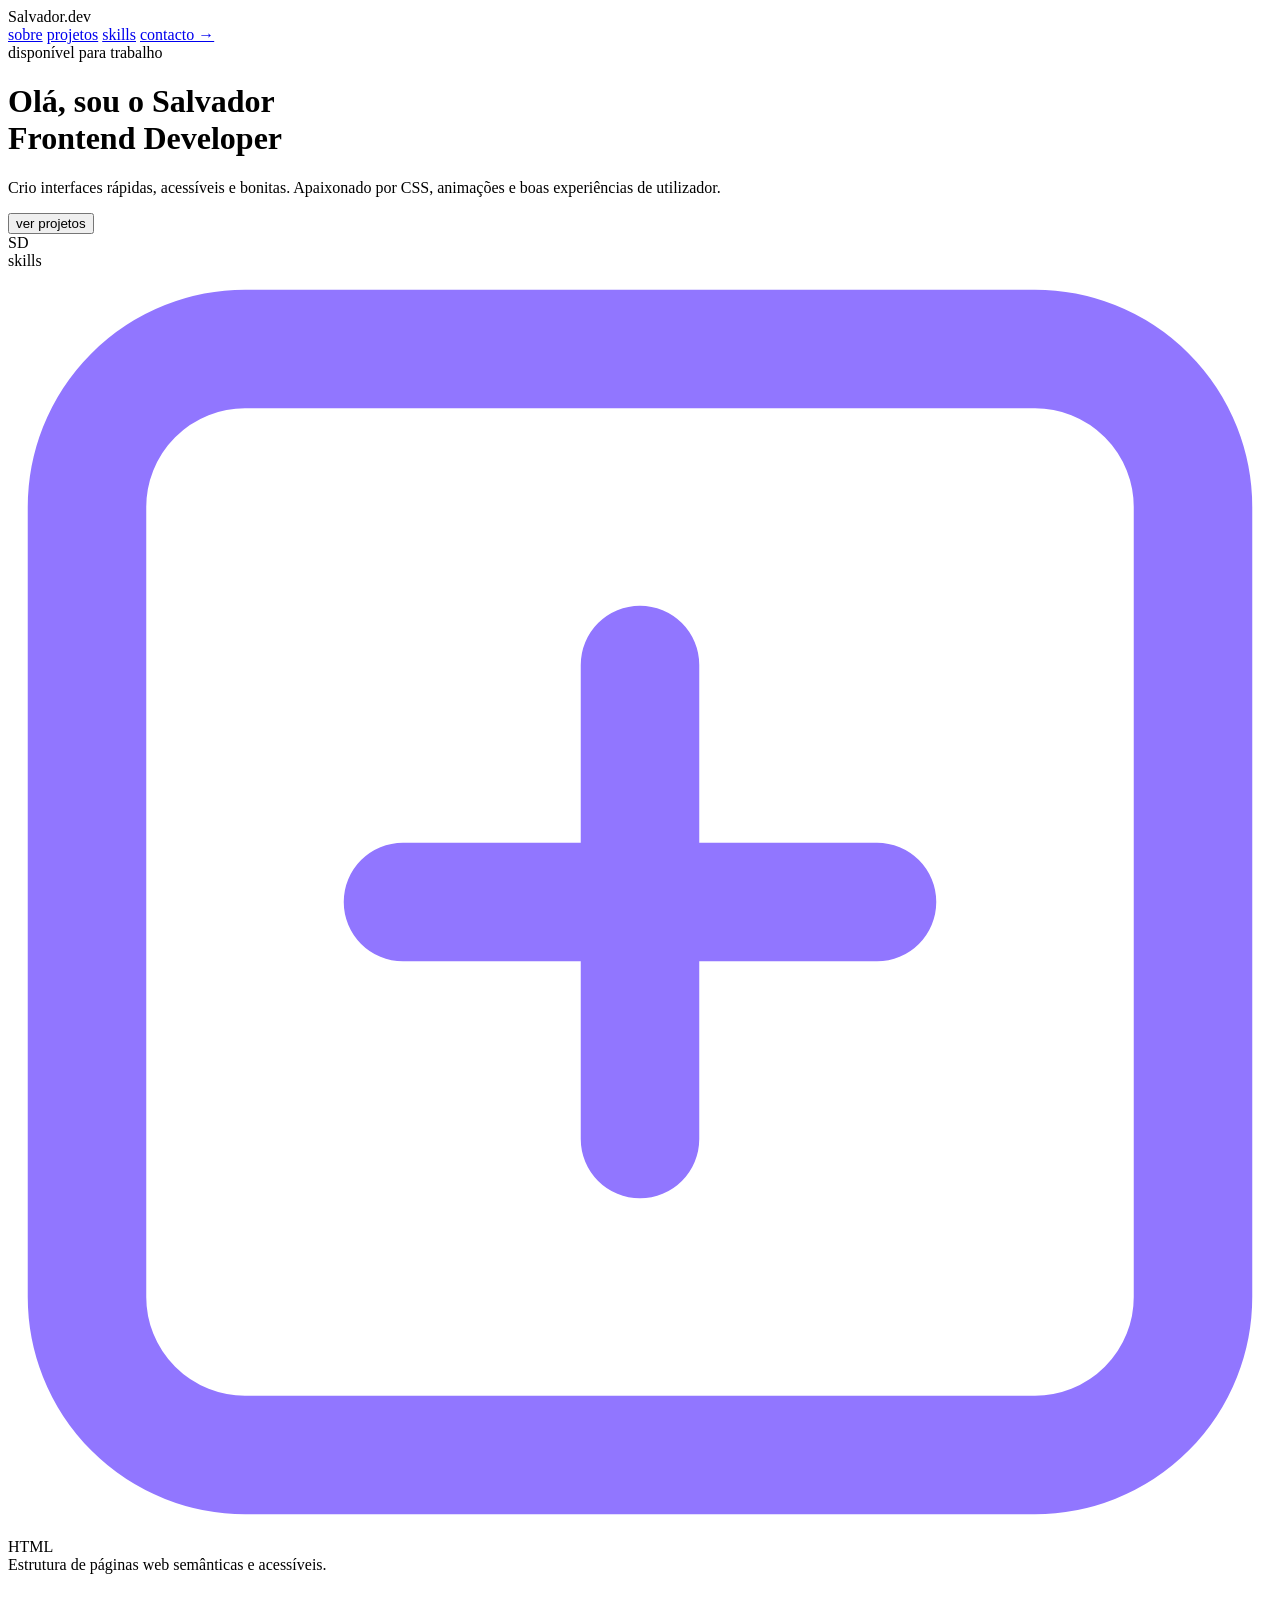
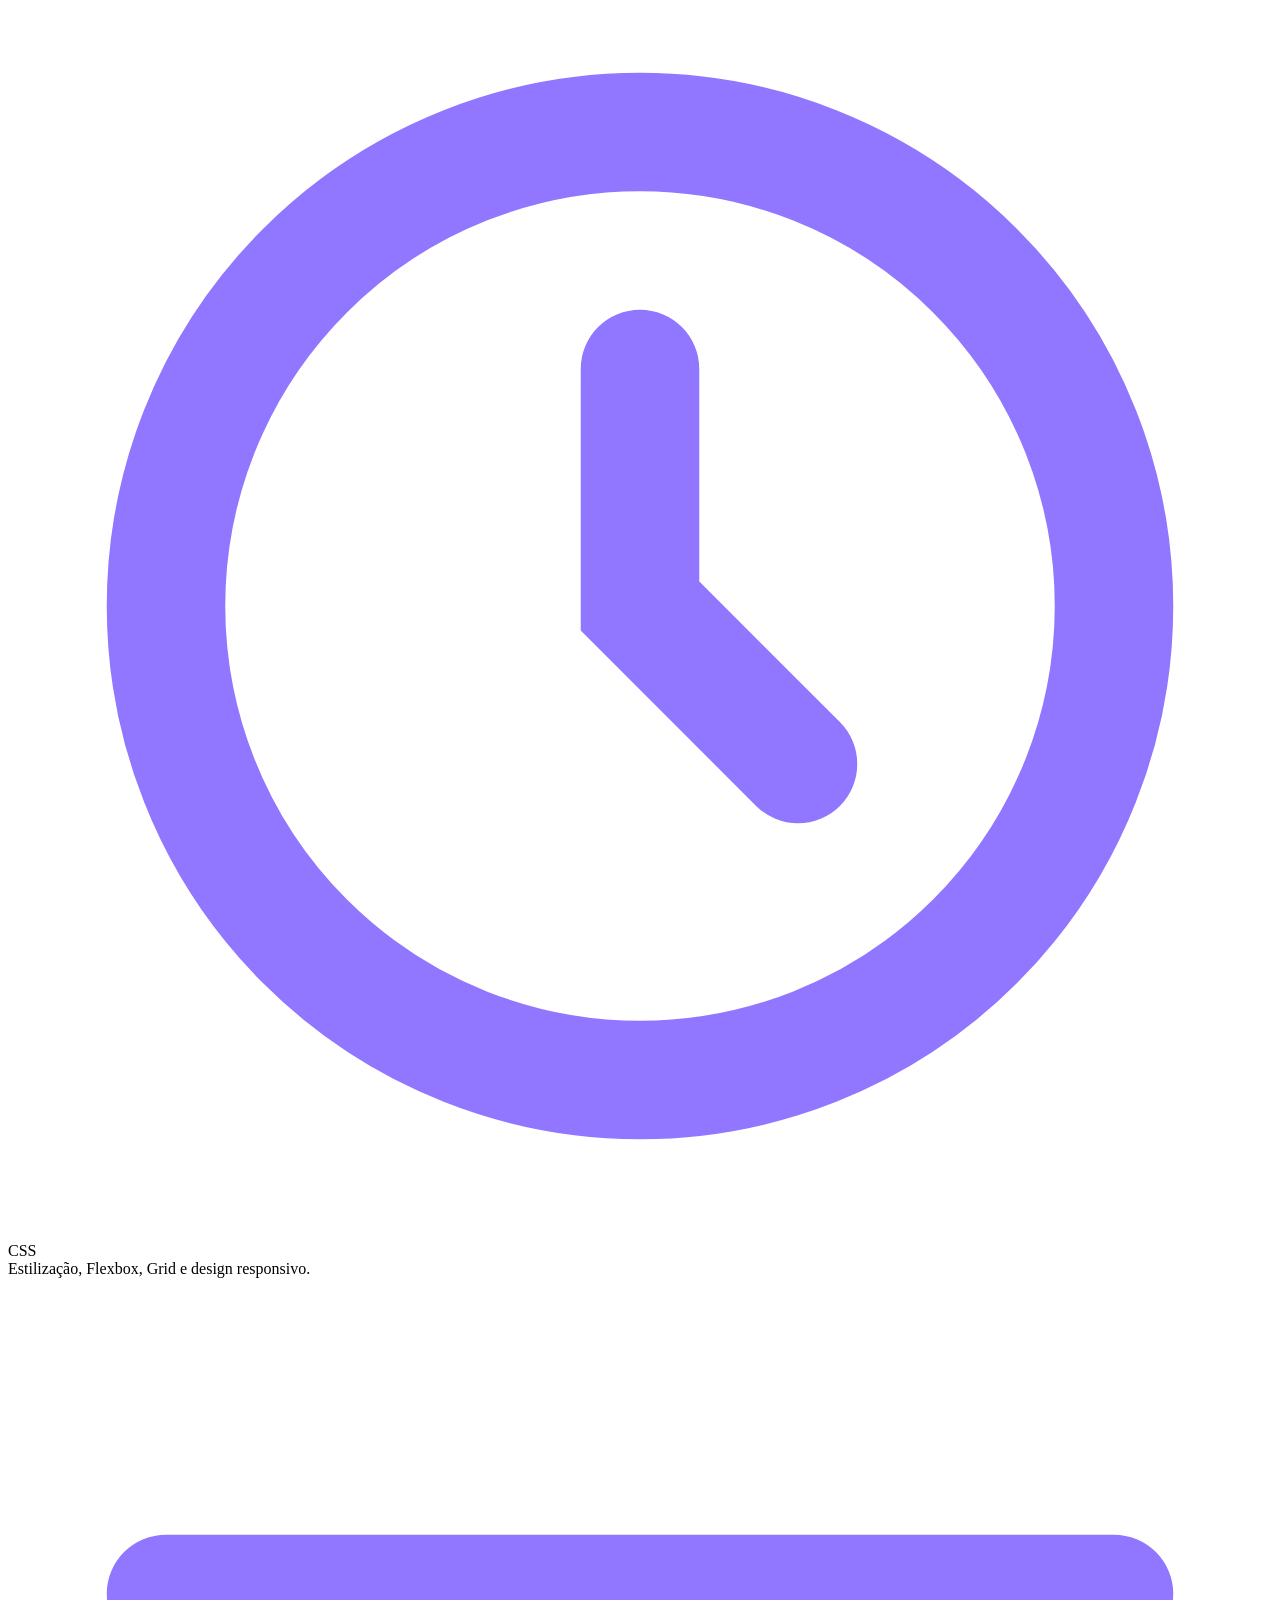
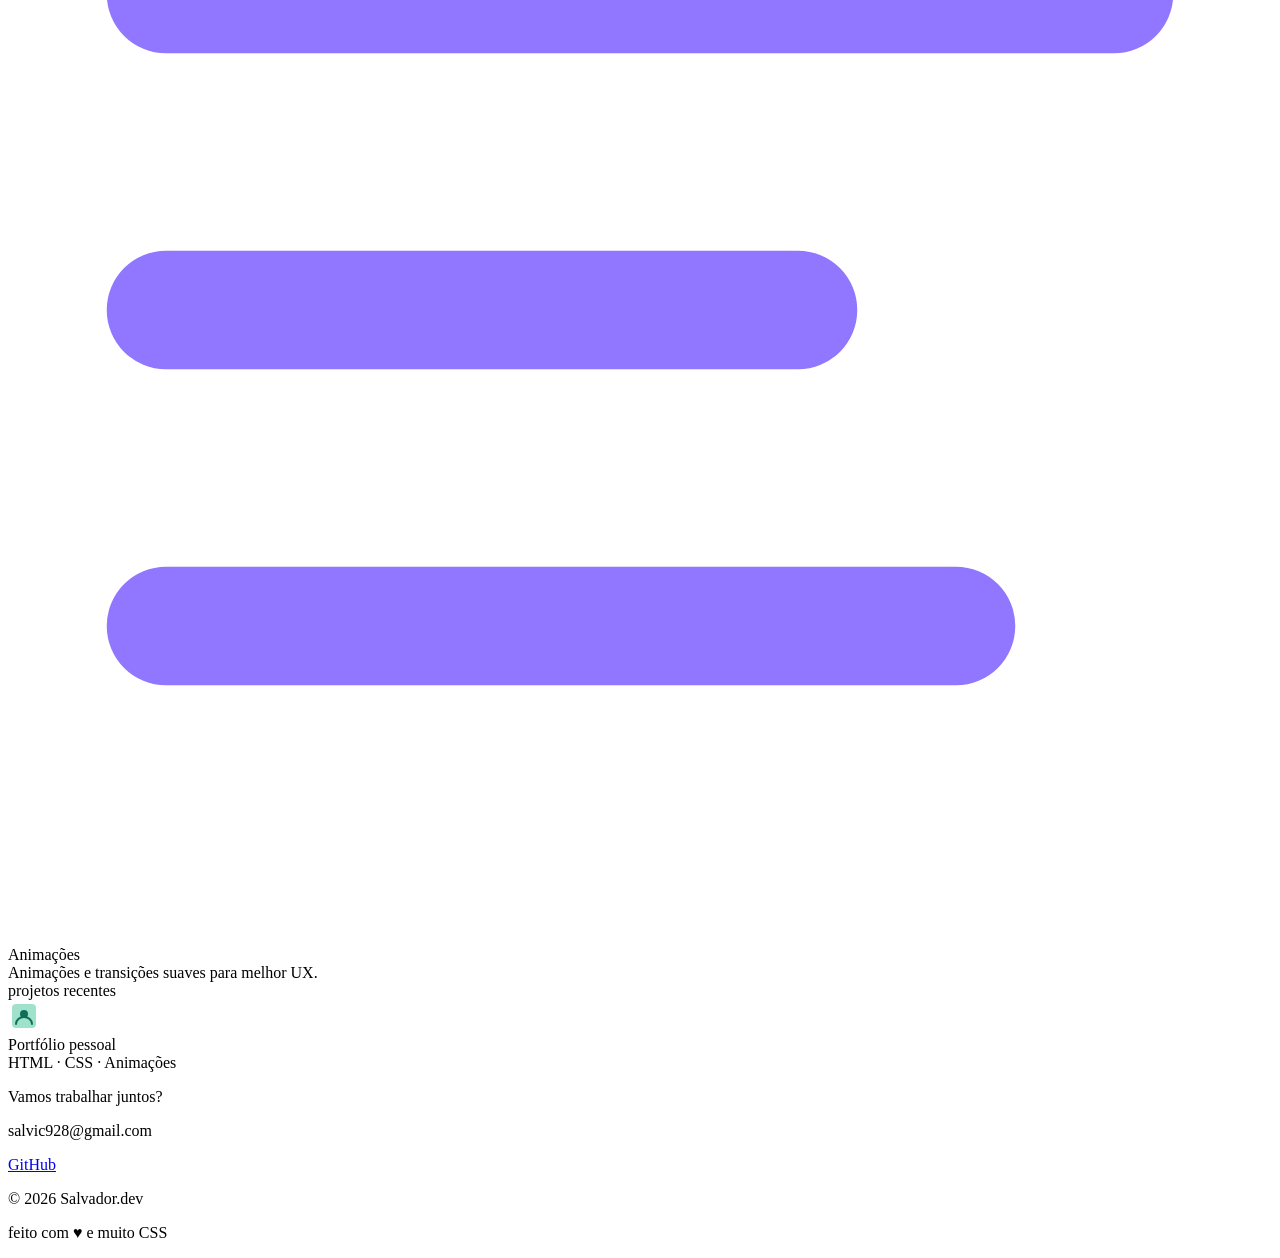
==== index.html @ fd9d8428 "Rename projeto2/index.html to index.html" ====
<!DOCTYPE html>
<html lang="pt">
<head>
    <meta charset="UTF-8">
    <meta name="viewport" content="width=device-width, initial-scale=1.0">
    <title>Salvador.dev | Portfolio</title>
    <link rel="stylesheet" href="../CSS/style.css">
</head>
<body>

<div class="site">
  <nav class="nav">
    <div class="nav-logo">Salvador<span>.</span>dev</div>
    <div class="nav-links">
      <a href="index.html">sobre</a>
      <a href="projects.html">projetos</a>
      <a href="skills.html">skills</a>
      <a href="contacto.html">contacto →</a>
    </div>
  </nav>

  <div class="hero">
    <div class="hero-text">
      <div class="hero-tag">disponível para trabalho</div>
      <h1 class="hero-title">Olá, sou o Salvador<br><span>Frontend Developer</span></h1>
      <p class="hero-sub">Crio interfaces rápidas, acessíveis e bonitas. Apaixonado por CSS, animações e boas experiências de utilizador.</p>
      <div class="hero-btns">
        <button onclick="window.location.href='projects.html'" class="btn-primary">ver projetos</button>
      </div>
    </div>
    <div class="hero-avatar">
      <div class="avatar-inner">SD</div>
    </div>
  </div>

  <div class="section">
    <div class="section-label">skills</div>
    <div class="cards">
      <div class="card">
        <div class="card-icon">
          <svg viewBox="0 0 16 16" fill="none"><rect x="1" y="1" width="14" height="14" rx="2" stroke="#9176FF" stroke-width="1.5"/><path d="M5 8h6M8 5v6" stroke="#9176FF" stroke-width="1.5" stroke-linecap="round"/></svg>
        </div>
        <div class="card-title">HTML</div>
        <div class="card-desc">Estrutura de páginas web semânticas e acessíveis.</div>
      </div>
      <div class="card">
        <div class="card-icon">
          <svg viewBox="0 0 16 16" fill="none"><circle cx="8" cy="8" r="6" stroke="#9176FF" stroke-width="1.5"/><path d="M8 5v3l2 2" stroke="#9176FF" stroke-width="1.5" stroke-linecap="round"/></svg>
        </div>
        <div class="card-title">CSS</div>
        <div class="card-desc">Estilização, Flexbox, Grid e design responsivo.</div>
      </div>
      <div class="card">
        <div class="card-icon">
          <svg viewBox="0 0 16 16" fill="none"><path d="M2 4h12M2 8h8M2 12h10" stroke="#9176FF" stroke-width="1.5" stroke-linecap="round"/></svg>
        </div>
        <div class="card-title">Animações</div>
        <div class="card-desc">Animações e transições suaves para melhor UX.</div>
      </div>
    </div>
  </div>

  <div class="section" style="padding-top:0;">
    <div class="section-label">projetos recentes</div>
    <div class="projects">
      <div class="project">
        <div class="project-img project-img-alt">
          <svg width="32" height="32" viewBox="0 0 32 32" fill="none"><rect x="4" y="4" width="24" height="24" rx="4" fill="#9FE1CB"/><circle cx="16" cy="14" r="4" fill="#0F6E56"/><path d="M8 24c0-4 3.6-7 8-7s8 3 8 7" stroke="#0F6E56" stroke-width="2" stroke-linecap="round"/></svg>
        </div>
        <div class="project-body">
          <div class="project-title">Portfólio pessoal</div>
          <div class="project-tag">HTML · CSS · Animações</div>
        </div>
      </div>
    </div>
  </div>

  <div class="contact">
    <div class="contact-text">
      <p>Vamos trabalhar juntos?</p>
      <p>salvic928@gmail.com</p>
    </div>
    <div class="contact-links">
        <a href="https://github.com" class="pill">GitHub</a>
    </div>
  </div>

  <footer class="footer">
    <p>© 2026 Salvador<span>.dev</span></p>
    <p>feito com <span>♥</span> e muito CSS</p>
  </footer>
</div>

</body>
</html>
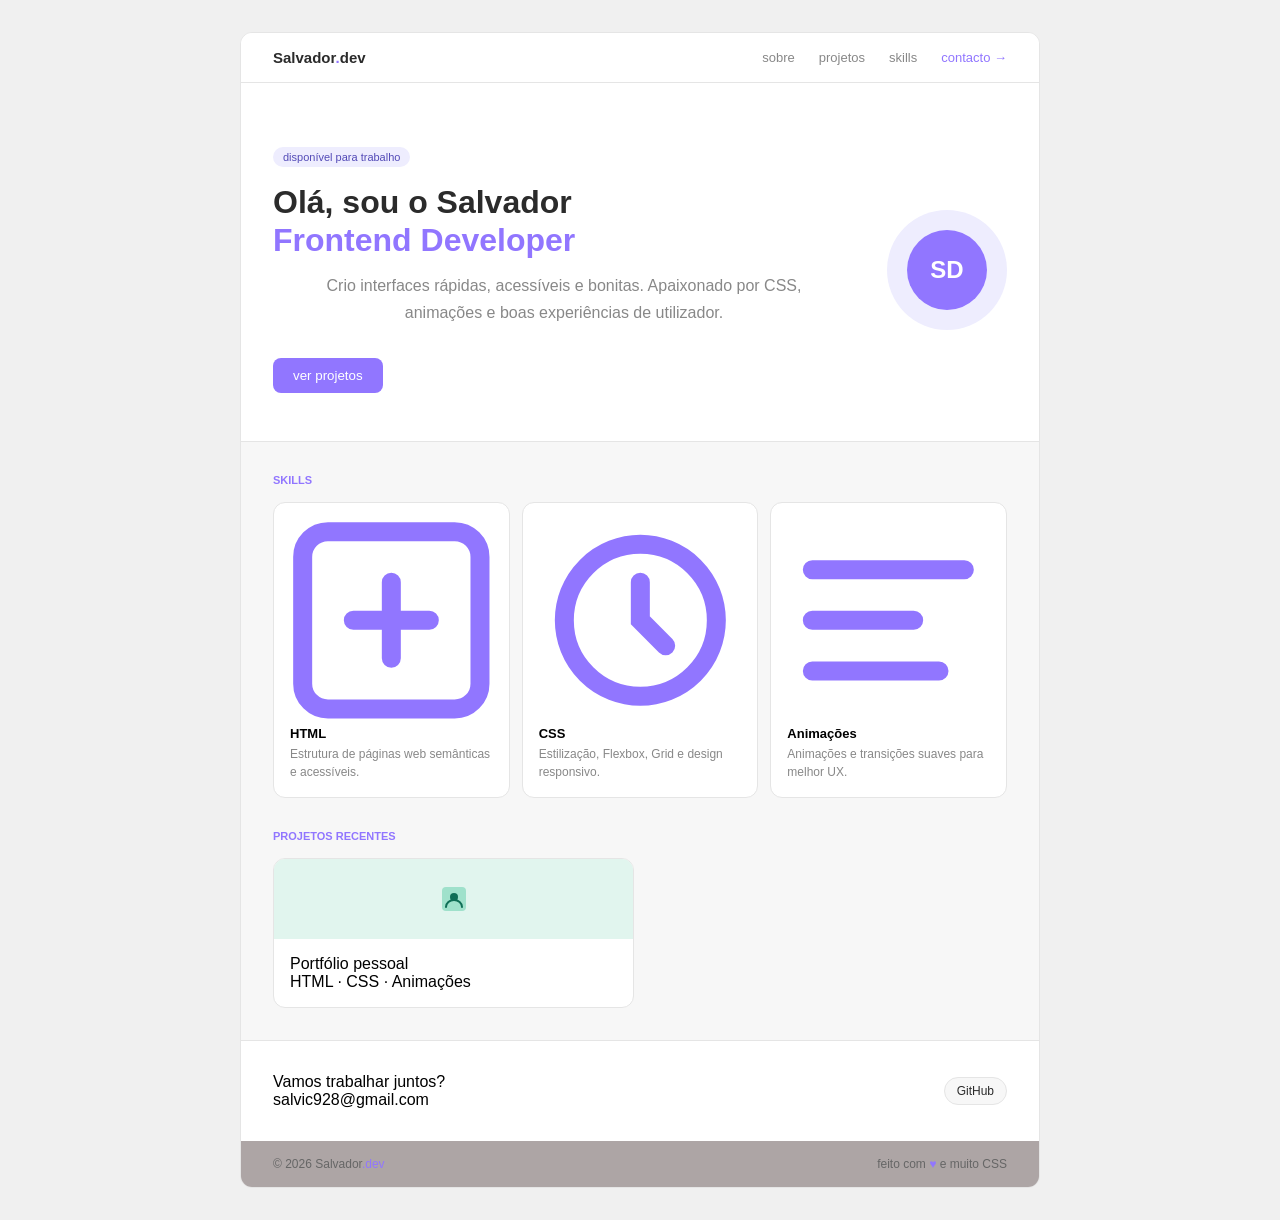
==== commit fa2b342e: "Update index.html" ====
--- a/index.html
+++ b/index.html
@@ -4,7 +4,7 @@
     <meta charset="UTF-8">
     <meta name="viewport" content="width=device-width, initial-scale=1.0">
     <title>Salvador.dev | Portfolio</title>
-    <link rel="stylesheet" href="../CSS/style.css">
+    <link rel="stylesheet" href="style.css">
 </head>
 <body>
 
--- a/style.css
+++ b/style.css
@@ -0,0 +1,547 @@
+* {
+    margin: 0;
+    padding: 0;
+    box-sizing: border-box;
+}
+
+body {
+    background-color: #f0f0f0;
+    padding: 2rem;
+    display: flex;
+    justify-content: center;
+    font-family: -apple-system, BlinkMacSystemFont, "Segoe UI", Roboto, sans-serif;
+}
+
+.site {
+    background: #f7f7f7;
+    border-radius: 12px;
+    overflow: hidden;
+    border: 0.5px solid #e5e5e5;
+    max-width: 800px;
+    width: 100%;
+}
+
+.nav {
+    background: #fff;
+    display: flex;
+    justify-content: space-between;
+    align-items: center;
+    padding: 1rem 2rem;
+    border-bottom: 0.5px solid #e5e5e5;
+}
+
+.nav-logo {
+    font-size: 15px;
+    font-weight: 600;
+    color: #2b2b2b;
+}
+
+.nav-logo span {
+    color: #9176FF;
+}
+
+.nav-links {
+    display: flex;
+    gap: 1.5rem;
+}
+
+.nav-links a {
+    font-size: 13px;
+    color: #888;
+    text-decoration: none;
+}
+
+.nav-links a:last-child {
+    color: #9176FF;
+    font-weight: 500;
+}
+
+.hero {
+    background: #fff;
+    padding: 4rem 2rem 3rem;
+    display: flex;
+    align-items: center;
+    gap: 2rem;
+    border-bottom: 0.5px solid #e5e5e5;
+}
+
+.hero-text {
+    flex: 1;
+}
+
+.hero-tag {
+    display: inline-block;
+    background: #EEEDFE;
+    color: #534AB7;
+    font-size: 11px;
+    font-weight: 500;
+    padding: 4px 10px;
+    border-radius: 20px;
+    margin-bottom: 1rem;
+}
+
+.hero-title {
+    font-size: 32px;
+    font-weight: 600;
+    color: #2b2b2b;
+    line-height: 1.2;
+    margin-bottom: .75rem;
+}
+
+.hero-title span {
+    color: #9176FF;
+}
+
+.hero-sub {
+    font-size: 14px;
+    color: #888;
+    line-height: 1.7;
+    max-width: 340px;
+    margin-bottom: 1.5rem;
+}
+
+.hero-btns {
+    display: flex;
+    gap: .75rem;
+}
+
+.btn-primary {
+    background: #9176FF;
+    color: #fff;
+    border: none;
+    padding: 10px 20px;
+    border-radius: 8px;
+    cursor: pointer;
+}
+
+.btn-outline {
+    background: transparent;
+    color: #9176FF;
+    border: 1.5px solid #9176FF;
+    padding: 10px 20px;
+    border-radius: 8px;
+    cursor: pointer;
+}
+
+.hero-avatar {
+    width: 120px;
+    height: 120px;
+    border-radius: 50%;
+    background: #EEEDFE;
+    display: flex;
+    align-items: center;
+    justify-content: center;
+}
+
+.avatar-inner {
+    width: 80px;
+    height: 80px;
+    border-radius: 50%;
+    background: #9176FF;
+    display: flex;
+    align-items: center;
+    justify-content: center;
+    color: #fff;
+    font-size: 24px;
+    font-weight: 600;
+}
+
+.section {
+    padding: 2rem;
+}
+
+.section-label {
+    font-size: 11px;
+    font-weight: 600;
+    color: #9176FF;
+    text-transform: uppercase;
+    margin-bottom: 1rem;
+}
+
+.cards {
+    display: grid;
+    grid-template-columns: repeat(3, 1fr);
+    gap: 12px;
+}
+
+.card {
+    background: #fff;
+    border-radius: 12px;
+    border: 0.5px solid #e5e5e5;
+    padding: 1rem;
+}
+
+.card-title {
+    font-size: 13px;
+    font-weight: 600;
+    margin-bottom: 4px;
+}
+
+.card-desc {
+    font-size: 12px;
+    color: #888;
+    line-height: 1.5;
+}
+
+.projects {
+    display: grid;
+    grid-template-columns: 1fr 1fr;
+    gap: 12px;
+}
+
+.project {
+    background: #fff;
+    border-radius: 12px;
+    border: 0.5px solid #e5e5e5;
+    overflow: hidden;
+}
+
+.project-img-alt {
+    height: 80px;
+    background: #E1F5EE;
+    display: flex;
+    align-items: center;
+    justify-content: center;
+}
+
+.project-body {
+    padding: 1rem;
+}
+
+.contact {
+    background: #fff;
+    border-top: 0.5px solid #e5e5e5;
+    padding: 2rem;
+    display: flex;
+    justify-content: space-between;
+    align-items: center;
+}
+
+.contact-links {
+    display: flex;
+    gap: 8px;
+}
+
+.pill {
+    background: #f7f7f7;
+    border: 0.5px solid #e5e5e5;
+    padding: 6px 12px;
+    border-radius: 20px;
+    font-size: 12px;
+    color: #2b2b2b;
+    text-decoration: none;
+}
+
+.footer {
+    background: #ada5a5;
+    padding: 1rem 2rem;
+    display: flex;
+    justify-content: space-between;
+    color: #666;
+    font-size: 12px;
+}
+
+.footer span {
+    color: #9176FF;
+}
+
+/*projects page*/
+
+.hero-sub {
+    font-size: 16px;
+    color: #888;
+    line-height: 1.7;
+    max-width: 500px;
+    margin: 0 auto 2rem;
+    text-align: center;
+}
+.page-header {
+    padding: 4rem 2rem;
+    background: #fff;
+    border-bottom: 0.5px solid #e5e5e5;
+    text-align: center;
+}
+
+.single-project-container {
+    padding: 3rem 2rem;
+    display: flex;
+    justify-content: center;
+}
+
+.featured-project {
+    background: #fff;
+    border: 0.5px solid #e5e5e5;
+    border-radius: 16px;
+    display: grid;
+    grid-template-columns: 1fr 1.2fr;
+    overflow: hidden;
+    max-width: 900px;
+    width: 100%;
+    box-shadow: 0 4px 20px rgba(0,0,0,0.03);
+}
+
+.project-visual {
+    background: #9176FF; 
+    background: linear-gradient(135deg, #9176FF 0%, #534AB7 100%);
+    display: flex;
+    align-items: center;
+    justify-content: center;
+    position: relative;
+    min-height: 250px;
+}
+
+.floating-code {
+    display: flex;
+    flex-direction: column;
+    gap: 10px;
+    color: rgba(255, 255, 255, 0.8);
+    font-family: 'Courier New', Courier, monospace;
+    font-weight: bold;
+    font-size: 1.2rem;
+    animation: float 3s ease-in-out infinite;
+}
+
+@keyframes float {
+    0%, 100% { transform: translateY(0); }
+    50% { transform: translateY(-15px); }
+}
+
+.project-content {
+    padding: 2.5rem;
+}
+
+.project-meta {
+    font-size: 11px;
+    font-weight: 700;
+    color: #9176FF;
+    letter-spacing: 0.15em;
+    margin-bottom: 12px;
+}
+
+.project-name {
+    font-size: 24px;
+    font-weight: 600;
+    color: #2b2b2b;
+    margin-bottom: 15px;
+}
+
+.project-description {
+    font-size: 14px;
+    color: #666;
+    line-height: 1.8;
+    margin-bottom: 20px;
+}
+
+.project-tech-list {
+    display: flex;
+    flex-wrap: wrap;
+    gap: 8px;
+    margin-bottom: 25px;
+}
+
+.tech-item {
+    font-size: 11px;
+    background: #EEEDFE;
+    color: #534AB7;
+    padding: 6px 14px;
+    border-radius: 20px;
+    font-weight: 600;
+}
+
+.project-actions .btn-primary {
+    padding: 12px 24px;
+}
+
+@media (max-width: 768px) {
+    .featured-project {
+        grid-template-columns: 1fr;
+    }
+    
+    .project-visual {
+        min-height: 180px;
+    }
+    
+    .project-content {
+        padding: 1.5rem;
+    }
+}
+
+/*contact page*/
+
+.contact-container {
+    padding: 3rem 2rem;
+    display: grid;
+    grid-template-columns: 1fr 1.5fr;
+    gap: 40px;
+    background: #fff;
+}
+
+.contact-sidebar {
+    display: flex;
+    flex-direction: column;
+    gap: 15px;
+}
+
+.contact-card {
+    background: #f7f7f7;
+    padding: 1.5rem;
+    border-radius: 12px;
+    display: flex;
+    align-items: center;
+    gap: 15px;
+    border: 0.5px solid #e5e5e5;
+}
+
+.card-info h4 {
+    font-size: 13px;
+    color: #888;
+    margin-bottom: 2px;
+}
+
+.card-info p {
+    font-size: 14px;
+    font-weight: 500;
+    color: #2b2b2b;
+}
+
+/* Estilo do Formulário */
+.contact-form {
+    display: flex;
+    flex-direction: column;
+    gap: 20px;
+}
+
+.form-group {
+    display: flex;
+    flex-direction: column;
+    gap: 8px;
+}
+
+.form-group label {
+    font-size: 12px;
+    font-weight: 600;
+    color: #2b2b2b;
+}
+
+.form-group input, 
+.form-group textarea {
+    padding: 12px;
+    border-radius: 8px;
+    border: 1.5px solid #e5e5e5;
+    font-family: inherit;
+    font-size: 14px;
+    transition: border-color 0.2s;
+}
+
+.form-group input:focus, 
+.form-group textarea:focus {
+    outline: none;
+    border-color: #9176FF;
+}
+
+@media (max-width: 768px) {
+    .contact-container {
+        grid-template-columns: 1fr;
+    }
+    
+    .contact-sidebar {
+        order: 2;
+    }
+}
+
+/*skills page*/
+
+
+.skills-container {
+    padding: 3rem 2rem;
+    display: flex;
+    flex-direction: column;
+    gap: 20px;
+    background: #fff;
+}
+
+.skill-detail-card {
+    background: #fff;
+    border: 0.5px solid #e5e5e5;
+    border-radius: 16px;
+    padding: 2rem;
+    transition: transform 0.2s ease;
+}
+
+.skill-detail-card:hover {
+    transform: translateX(10px);
+    border-color: #9176FF;
+}
+
+.skill-header {
+    display: flex;
+    align-items: center;
+    gap: 20px;
+    margin-bottom: 20px;
+}
+
+.skill-icon {
+    width: 50px;
+    height: 50px;
+    border-radius: 12px;
+    display: flex;
+    align-items: center;
+    justify-content: center;
+}
+
+.skill-icon svg {
+    width: 24px;
+    height: 24px;
+}
+
+.skill-title-group {
+    flex: 1;
+}
+
+.skill-title-group h3 {
+    font-size: 18px;
+    color: #2b2b2b;
+    margin-bottom: 2px;
+}
+
+.skill-title-group span {
+    font-size: 12px;
+    color: #888;
+}
+
+.skill-percentage {
+    font-size: 18px;
+    font-weight: 700;
+    color: #2b2b2b;
+}
+
+.progress-bar {
+    width: 100%;
+    height: 8px;
+    background: #f0f0f0;
+    border-radius: 10px;
+    overflow: hidden;
+    margin-bottom: 15px;
+}
+
+.progress {
+    height: 100%;
+    border-radius: 10px;
+    transition: width 1s ease-in-out;
+}
+
+.skill-text {
+    font-size: 13px;
+    color: #666;
+    line-height: 1.6;
+}
+
+@media (max-width: 600px) {
+    .skill-header {
+        gap: 15px;
+    }
+    
+    .skill-detail-card {
+        padding: 1.5rem;
+    }
+}
